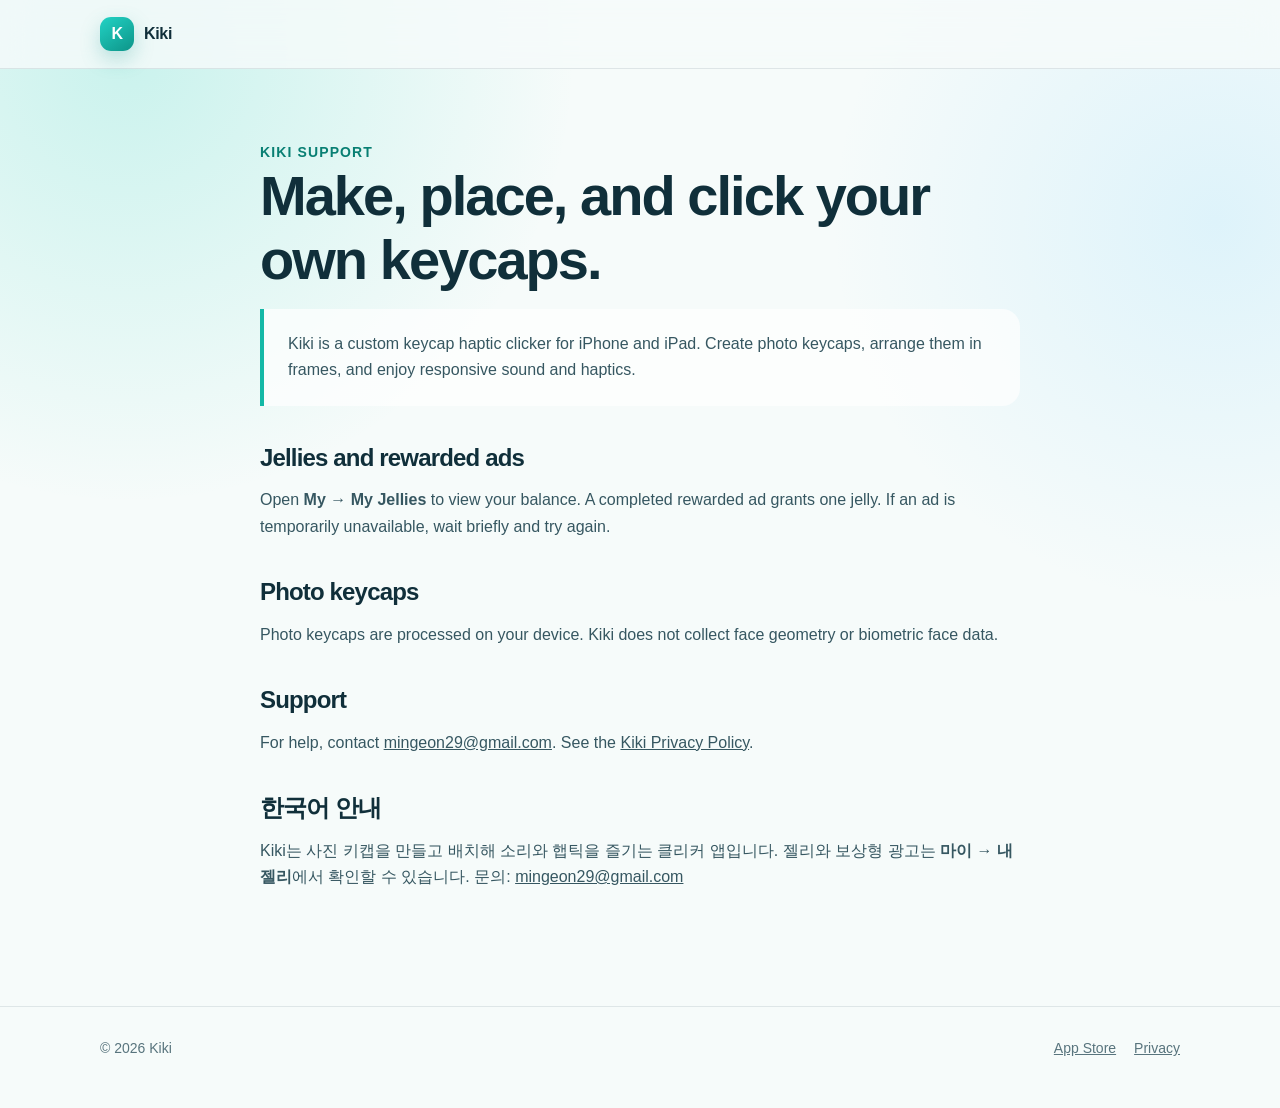
==== kiki/index.html @ d1d3e948 "Add Kiki support page for AdMob verification" ====
<!doctype html>
<html lang="en">
<head>
  <meta charset="utf-8">
  <meta name="viewport" content="width=device-width, initial-scale=1">
  <title>Kiki Support</title>
  <meta name="description" content="Official support page for Kiki, the custom keycap haptic clicker for iPhone and iPad.">
  <link rel="canonical" href="https://mingeon29-collab.github.io/kiki/">
  <link rel="stylesheet" href="/styles.css">
</head>
<body>
  <header>
    <nav class="shell">
      <a class="brand" href="/kiki/"><span class="brand-mark">K</span>Kiki</a>
    </nav>
  </header>
  <main class="legal">
    <div class="eyebrow">Kiki Support</div>
    <h1>Make, place, and click your own keycaps.</h1>
    <p class="notice">Kiki is a custom keycap haptic clicker for iPhone and iPad. Create photo keycaps, arrange them in frames, and enjoy responsive sound and haptics.</p>

    <h2>Jellies and rewarded ads</h2>
    <p>Open <strong>My → My Jellies</strong> to view your balance. A completed rewarded ad grants one jelly. If an ad is temporarily unavailable, wait briefly and try again.</p>

    <h2>Photo keycaps</h2>
    <p>Photo keycaps are processed on your device. Kiki does not collect face geometry or biometric face data.</p>

    <h2>Support</h2>
    <p>For help, contact <a href="mailto:mingeon29@gmail.com">mingeon29@gmail.com</a>. See the <a href="https://gist.github.com/mingeon29-collab/b3ea7b541fcaad191935d5a16269da2b">Kiki Privacy Policy</a>.</p>

    <h2>한국어 안내</h2>
    <p>Kiki는 사진 키캡을 만들고 배치해 소리와 햅틱을 즐기는 클리커 앱입니다. 젤리와 보상형 광고는 <strong>마이 → 내 젤리</strong>에서 확인할 수 있습니다. 문의: <a href="mailto:mingeon29@gmail.com">mingeon29@gmail.com</a></p>
  </main>
  <footer>
    <div class="shell footer-row">
      <span>© 2026 Kiki</span>
      <div class="footer-links">
        <a href="https://apps.apple.com/app/id6793992240">App Store</a>
        <a href="https://gist.github.com/mingeon29-collab/b3ea7b541fcaad191935d5a16269da2b">Privacy</a>
      </div>
    </div>
  </footer>
</body>
</html>
---- styles.css ----
:root {
  color-scheme: light;
  --ink: #102f3a;
  --muted: #58747d;
  --brand: #14b8a6;
  --brand-dark: #087f73;
  --surface: rgba(255, 255, 255, 0.82);
  --line: rgba(16, 47, 58, 0.1);
  --shadow: 0 24px 70px rgba(8, 127, 115, 0.13);
}

* { box-sizing: border-box; }

html { scroll-behavior: smooth; }

body {
  margin: 0;
  min-height: 100vh;
  color: var(--ink);
  background:
    radial-gradient(circle at 10% 5%, rgba(45, 212, 191, 0.22), transparent 28rem),
    radial-gradient(circle at 95% 20%, rgba(125, 211, 252, 0.2), transparent 24rem),
    #f6fbfa;
  font: 16px/1.65 -apple-system, BlinkMacSystemFont, "SF Pro Text", "Segoe UI", sans-serif;
}

a { color: inherit; }

.shell { width: min(1080px, calc(100% - 40px)); margin: 0 auto; }

header {
  position: sticky;
  top: 0;
  z-index: 10;
  border-bottom: 1px solid var(--line);
  background: rgba(246, 251, 250, 0.82);
  backdrop-filter: blur(18px);
}

nav { min-height: 68px; display: flex; align-items: center; justify-content: space-between; gap: 24px; }

.brand { display: inline-flex; align-items: center; gap: 10px; font-weight: 800; text-decoration: none; letter-spacing: -0.02em; }

.brand-mark {
  display: grid;
  width: 34px;
  height: 34px;
  place-items: center;
  border-radius: 11px;
  color: #fff;
  background: linear-gradient(145deg, #22d3c5, #0d9488);
  box-shadow: 0 8px 20px rgba(13, 148, 136, 0.25);
}

.nav-links { display: flex; gap: 22px; color: var(--muted); font-size: 14px; }
.nav-links a { text-decoration: none; }
.nav-links a:hover { color: var(--brand-dark); }

.hero { padding: 96px 0 74px; text-align: center; }
.eyebrow { color: var(--brand-dark); font-size: 14px; font-weight: 750; letter-spacing: 0.08em; text-transform: uppercase; }
h1, h2, h3 { margin: 0; letter-spacing: -0.035em; line-height: 1.15; }
h1 { max-width: 820px; margin: 14px auto 20px; font-size: clamp(42px, 7vw, 78px); }
.hero p { max-width: 690px; margin: 0 auto; color: var(--muted); font-size: clamp(18px, 2.4vw, 22px); }

.pipo-orbit {
  position: relative;
  width: min(500px, 92vw);
  height: 210px;
  margin: 56px auto 0;
}

.pipo-card {
  position: absolute;
  inset: 22px 48px;
  display: grid;
  place-content: center;
  border: 1px solid rgba(255, 255, 255, 0.92);
  border-radius: 42px;
  background: var(--surface);
  box-shadow: var(--shadow);
  backdrop-filter: blur(18px);
}

.wave { display: flex; align-items: center; justify-content: center; gap: 6px; height: 58px; }
.wave i { display: block; width: 7px; border-radius: 10px; background: linear-gradient(#5eead4, #0d9488); }
.wave i:nth-child(1), .wave i:nth-child(9) { height: 18px; }
.wave i:nth-child(2), .wave i:nth-child(8) { height: 30px; }
.wave i:nth-child(3), .wave i:nth-child(7) { height: 45px; }
.wave i:nth-child(4), .wave i:nth-child(6) { height: 34px; }
.wave i:nth-child(5) { height: 56px; }

.arrive { margin-top: 12px; color: var(--brand-dark); font-weight: 750; }

.features { display: grid; grid-template-columns: repeat(3, 1fr); gap: 18px; padding: 36px 0 96px; }
.feature { padding: 30px; border: 1px solid var(--line); border-radius: 28px; background: rgba(255, 255, 255, 0.7); }
.feature .number { color: var(--brand-dark); font-size: 13px; font-weight: 800; }
.feature h2 { margin: 14px 0 10px; font-size: 23px; }
.feature p { margin: 0; color: var(--muted); }

.legal { width: min(760px, calc(100% - 40px)); margin: 0 auto; padding: 72px 0 100px; }
.legal h1 { margin: 0 0 10px; font-size: clamp(36px, 6vw, 56px); }
.legal h2 { margin: 38px 0 12px; font-size: 24px; }
.legal p, .legal li { color: #365761; }
.legal .effective { margin-bottom: 40px; color: var(--muted); }
.notice { padding: 22px 24px; border-left: 4px solid var(--brand); border-radius: 0 18px 18px 0; background: rgba(255,255,255,.7); }

footer { border-top: 1px solid var(--line); padding: 30px 0 48px; color: var(--muted); font-size: 14px; }
.footer-row { display: flex; justify-content: space-between; gap: 20px; flex-wrap: wrap; }
.footer-links { display: flex; gap: 18px; flex-wrap: wrap; }

@media (max-width: 760px) {
  .nav-links a:not(:last-child) { display: none; }
  .hero { padding-top: 68px; }
  .features { grid-template-columns: 1fr; padding-bottom: 70px; }
  .pipo-card { inset-inline: 18px; }
}
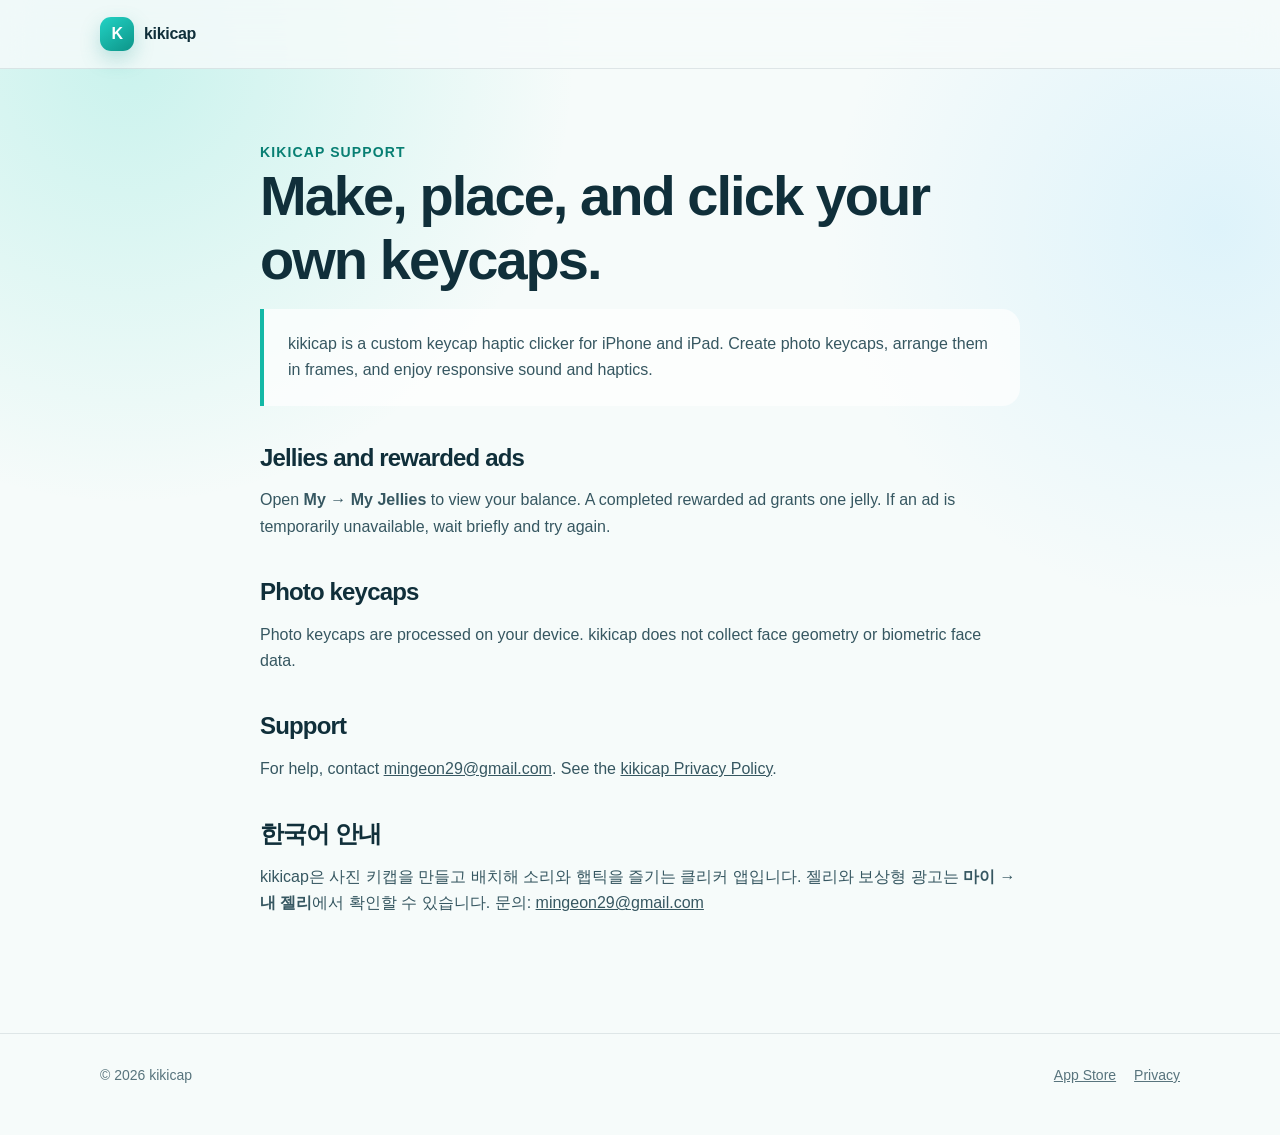
==== commit a72dc4a1: "Rename Kiki support page to kikicap" ====
--- a/kiki/index.html
+++ b/kiki/index.html
@@ -3,37 +3,37 @@
 <head>
   <meta charset="utf-8">
   <meta name="viewport" content="width=device-width, initial-scale=1">
-  <title>Kiki Support</title>
-  <meta name="description" content="Official support page for Kiki, the custom keycap haptic clicker for iPhone and iPad.">
+  <title>kikicap Support</title>
+  <meta name="description" content="Official support page for kikicap, the custom keycap haptic clicker for iPhone and iPad.">
   <link rel="canonical" href="https://mingeon29-collab.github.io/kiki/">
   <link rel="stylesheet" href="/styles.css">
 </head>
 <body>
   <header>
     <nav class="shell">
-      <a class="brand" href="/kiki/"><span class="brand-mark">K</span>Kiki</a>
+      <a class="brand" href="/kiki/"><span class="brand-mark">K</span>kikicap</a>
     </nav>
   </header>
   <main class="legal">
-    <div class="eyebrow">Kiki Support</div>
+    <div class="eyebrow">kikicap Support</div>
     <h1>Make, place, and click your own keycaps.</h1>
-    <p class="notice">Kiki is a custom keycap haptic clicker for iPhone and iPad. Create photo keycaps, arrange them in frames, and enjoy responsive sound and haptics.</p>
+    <p class="notice">kikicap is a custom keycap haptic clicker for iPhone and iPad. Create photo keycaps, arrange them in frames, and enjoy responsive sound and haptics.</p>
 
     <h2>Jellies and rewarded ads</h2>
     <p>Open <strong>My → My Jellies</strong> to view your balance. A completed rewarded ad grants one jelly. If an ad is temporarily unavailable, wait briefly and try again.</p>
 
     <h2>Photo keycaps</h2>
-    <p>Photo keycaps are processed on your device. Kiki does not collect face geometry or biometric face data.</p>
+    <p>Photo keycaps are processed on your device. kikicap does not collect face geometry or biometric face data.</p>
 
     <h2>Support</h2>
-    <p>For help, contact <a href="mailto:mingeon29@gmail.com">mingeon29@gmail.com</a>. See the <a href="https://gist.github.com/mingeon29-collab/b3ea7b541fcaad191935d5a16269da2b">Kiki Privacy Policy</a>.</p>
+    <p>For help, contact <a href="mailto:mingeon29@gmail.com">mingeon29@gmail.com</a>. See the <a href="https://gist.github.com/mingeon29-collab/b3ea7b541fcaad191935d5a16269da2b">kikicap Privacy Policy</a>.</p>
 
     <h2>한국어 안내</h2>
-    <p>Kiki는 사진 키캡을 만들고 배치해 소리와 햅틱을 즐기는 클리커 앱입니다. 젤리와 보상형 광고는 <strong>마이 → 내 젤리</strong>에서 확인할 수 있습니다. 문의: <a href="mailto:mingeon29@gmail.com">mingeon29@gmail.com</a></p>
+    <p>kikicap은 사진 키캡을 만들고 배치해 소리와 햅틱을 즐기는 클리커 앱입니다. 젤리와 보상형 광고는 <strong>마이 → 내 젤리</strong>에서 확인할 수 있습니다. 문의: <a href="mailto:mingeon29@gmail.com">mingeon29@gmail.com</a></p>
   </main>
   <footer>
     <div class="shell footer-row">
-      <span>© 2026 Kiki</span>
+      <span>© 2026 kikicap</span>
       <div class="footer-links">
         <a href="https://apps.apple.com/app/id6793992240">App Store</a>
         <a href="https://gist.github.com/mingeon29-collab/b3ea7b541fcaad191935d5a16269da2b">Privacy</a>
